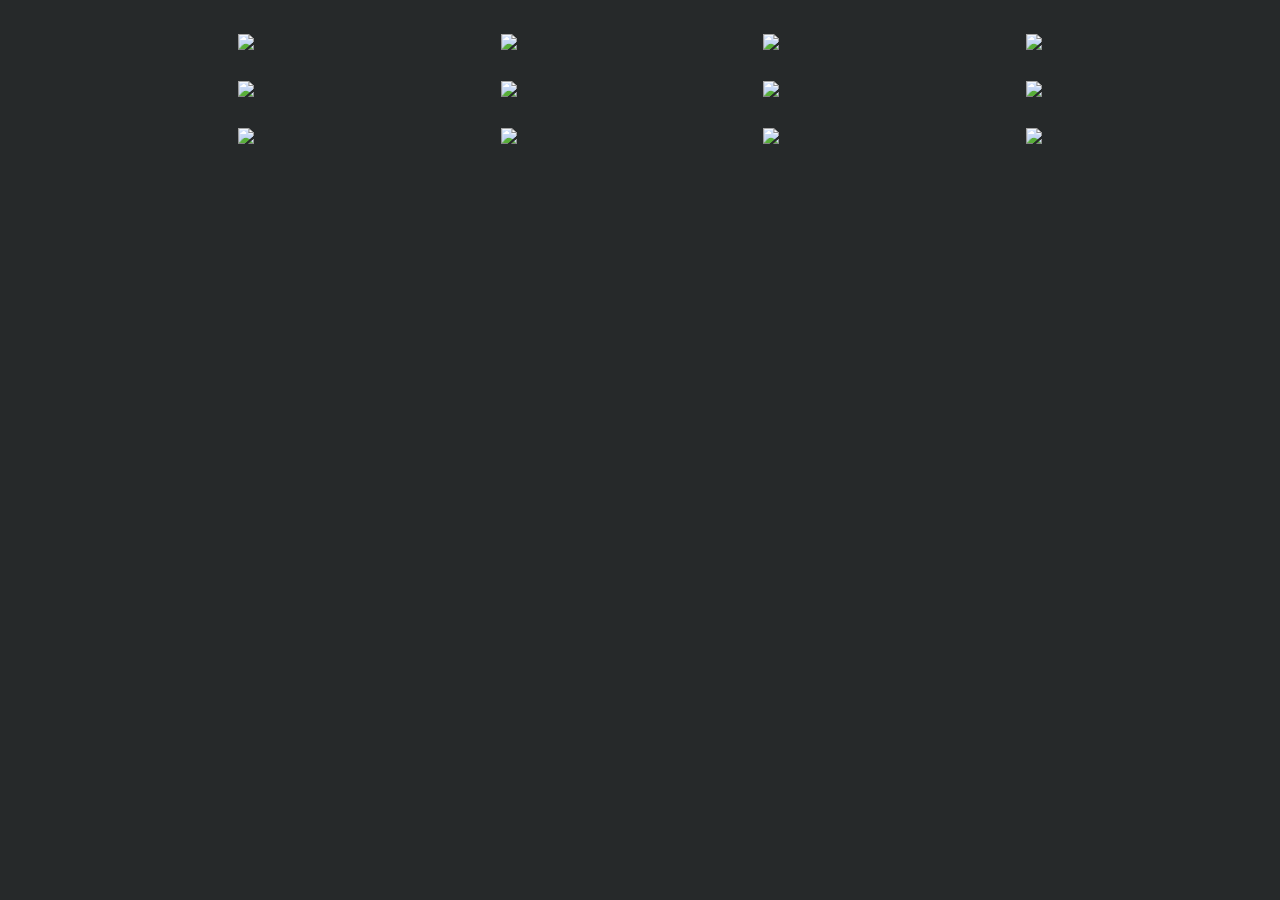
==== games.html @ a8cdf090 "/" ====
<!DOCTYPE html>
<html><head>
	<meta charset="UTF-8">
	<link rel="stylesheet" href="css/style_main.css">
</head>
	
<body background="backgrounds/shattered-island.gif" >

<table align="center" cellspacing="25" width="85%">

<tr>
	<th><a href="https://store.steampowered.com/" target="_blank"><img class=site_img src="sites_logo/steam.svg"></img></a></th>
	<th><a href="https://www.gog.com/#giveaway" target="_blank"><img class=site_img src="sites_logo/gog.svg"></img></a></th>
	<th><a href="https://steamdb.info/" target="_blank"><img class=site_img src="sites_logo/steamdb.svg"></img></a></th>
	<th><a href="https://www.steamgriddb.com/" target="_blank"><img class=site_img src="sites_logo/steamgdb.svg"></img></a></th>
</tr>

 <tr>
	<th><a href="https://m.byxatab.com/" target="_blank"><img class=site_img src="sites_logo/xatab.svg"></img></a></th>
	<th><a href="https://online-fix.me/" target="_blank"><img class=site_img src="sites_logo/ofme.gif"></img></a></th>
	<th><a href="https://fitgirl-repacks.site/" target="_blank"><img class=site_img src="sites_logo/fitgirl.svg"></img></a></th>
	<th><a href="https://igg-games.com/" target="_blank"><img class=site_img src="sites_logo/igg.svg"></img></a></th>

 </tr>

 <tr>
	<th><a href="https://tuttop.com/" target="_blank"><img class=site_img src="sites_logo/tut.png"></img></a></th>
	<th><a href="https://ogotop.com/" target="_blank" ><img class=site_img src="sites_logo/ogo.png"></img></a></th>
	<th><a href="https://vsetop.org/" target="_blank"><img class=site_img src="sites_logo/tut.png"></img></a></th>
	<th><a href="https://pcgamestorrents.com/" target="_blank"><img class=site_img src="sites_logo/pcgt.svg"></img></a></th>
 </tr>

</table>
</body>
</html>
---- css/style_main.css ----
body{

    background-color: #26292a;
    background-image: url(../backgrounds/shattered-island.gif);

}

.form-search{

}
.form-search input{
    width: 25%;
    border: 0;
    margin: 16px 8px 8px 8px;
    background: transparent;
    color: #fff;
    border-bottom: 1px #fff;
    outline: none;

}

.form-search input:nth-child(2){
max-width: 64px;
background-color: #26292a;
cursor: pointer;
}

a{
    color: azure;
}

a:hover{text-decoration: underline;}
a:active{color: gray;}
a:visited{color:rosybrown}

.table {

}

.site_img{
    max-width: 256px;
    max-height: 64px;
    
}

hr{
    padding: 0 0 0 0;
    border 1px;
    margin: 8px 0px 0px 0px;

}
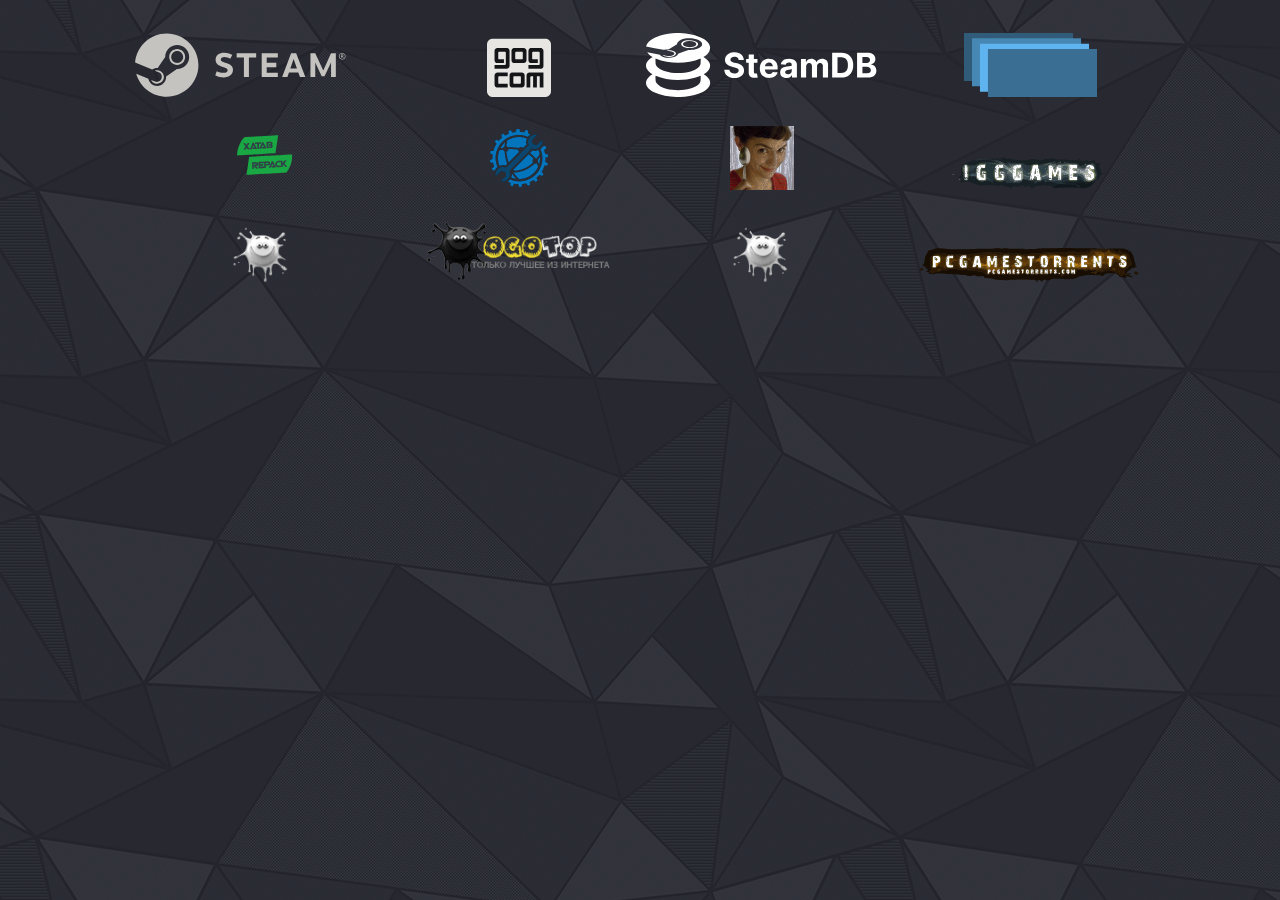
==== commit 4c611d78: "/" ====
--- a/games.html
+++ b/games.html
@@ -6,28 +6,28 @@
 	
 <body background="backgrounds/shattered-island.gif" >
 
-<table align="center" cellspacing="25" width="85%">
+<table align="center" cellspacing="25" width="85%" cellpadding="0">
 
 <tr>
-	<th><a href="https://store.steampowered.com/" target="_blank"><img class=site_img src="sites_logo/steam.svg"></img></a></th>
-	<th><a href="https://www.gog.com/#giveaway" target="_blank"><img class=site_img src="sites_logo/gog.svg"></img></a></th>
-	<th><a href="https://steamdb.info/" target="_blank"><img class=site_img src="sites_logo/steamdb.svg"></img></a></th>
-	<th><a href="https://www.steamgriddb.com/" target="_blank"><img class=site_img src="sites_logo/steamgdb.svg"></img></a></th>
+	<th><a href="https://store.steampowered.com/" target="_blank"><img class=site_img src="sites_logo/steam.svg" alt="Steam"></img></a></th>
+	<th><a href="https://www.gog.com/#giveaway" target="_blank"><img class=site_img src="sites_logo/gog.svg" alt="GOG"></img></a></th>
+	<th><a href="https://steamdb.info/" target="_blank"><img class=site_img src="sites_logo/steamdb.svg" alt="Steamdb"></img></a></th>
+	<th><a href="https://www.steamgriddb.com/" target="_blank"><img class=site_img src="sites_logo/steamgdb.svg" alt="Steamgriddb"></img></a></th>
 </tr>
 
  <tr>
-	<th><a href="https://m.byxatab.com/" target="_blank"><img class=site_img src="sites_logo/xatab.svg"></img></a></th>
-	<th><a href="https://online-fix.me/" target="_blank"><img class=site_img src="sites_logo/ofme.gif"></img></a></th>
-	<th><a href="https://fitgirl-repacks.site/" target="_blank"><img class=site_img src="sites_logo/fitgirl.svg"></img></a></th>
-	<th><a href="https://igg-games.com/" target="_blank"><img class=site_img src="sites_logo/igg.svg"></img></a></th>
+	<th><a href="https://m.byxatab.com/" target="_blank"><img class=site_img src="sites_logo/xatab.svg" alt="Xatab"></img></a></th>
+	<th><a href="https://online-fix.me/" target="_blank"><img class=site_img src="sites_logo/ofme.gif" alt=""online-fix></img></a></th>
+	<th><a href="https://fitgirl-repacks.site/" target="_blank"><img class=site_img src="sites_logo/fitgirl.svg" alt="FitGirl"></img></a></th>
+	<th><a href="https://igg-games.com/" target="_blank"><img class=site_img src="sites_logo/igg.svg" alt="IGG"></img></a></th>
 
  </tr>
 
  <tr>
-	<th><a href="https://tuttop.com/" target="_blank"><img class=site_img src="sites_logo/tut.png"></img></a></th>
-	<th><a href="https://ogotop.com/" target="_blank" ><img class=site_img src="sites_logo/ogo.png"></img></a></th>
-	<th><a href="https://vsetop.org/" target="_blank"><img class=site_img src="sites_logo/tut.png"></img></a></th>
-	<th><a href="https://pcgamestorrents.com/" target="_blank"><img class=site_img src="sites_logo/pcgt.svg"></img></a></th>
+	<th><a href="https://tuttop.com/" target="_blank"><img class=site_img src="sites_logo/tut.png" alt="tuttop"></img></a></th>
+	<th><a href="https://ogotop.com/" target="_blank" ><img class=site_img src="sites_logo/ogo.png" alt="ogotop"></img></a></th>
+	<th><a href="https://vsetop.org/" target="_blank"><img class=site_img src="sites_logo/tut.png" alt="vsetop"></img></a></th>
+	<th><a href="https://pcgamestorrents.com/" target="_blank"><img class=site_img src="sites_logo/pcgt.svg" alt="PCGT"></img></a></th>
  </tr>
 
 </table>
--- a/css/style_main.css
+++ b/css/style_main.css
@@ -1,8 +1,6 @@
 body{
-
     background-color: #26292a;
     background-image: url(../backgrounds/shattered-island.gif);
-
 }
 
 .form-search{
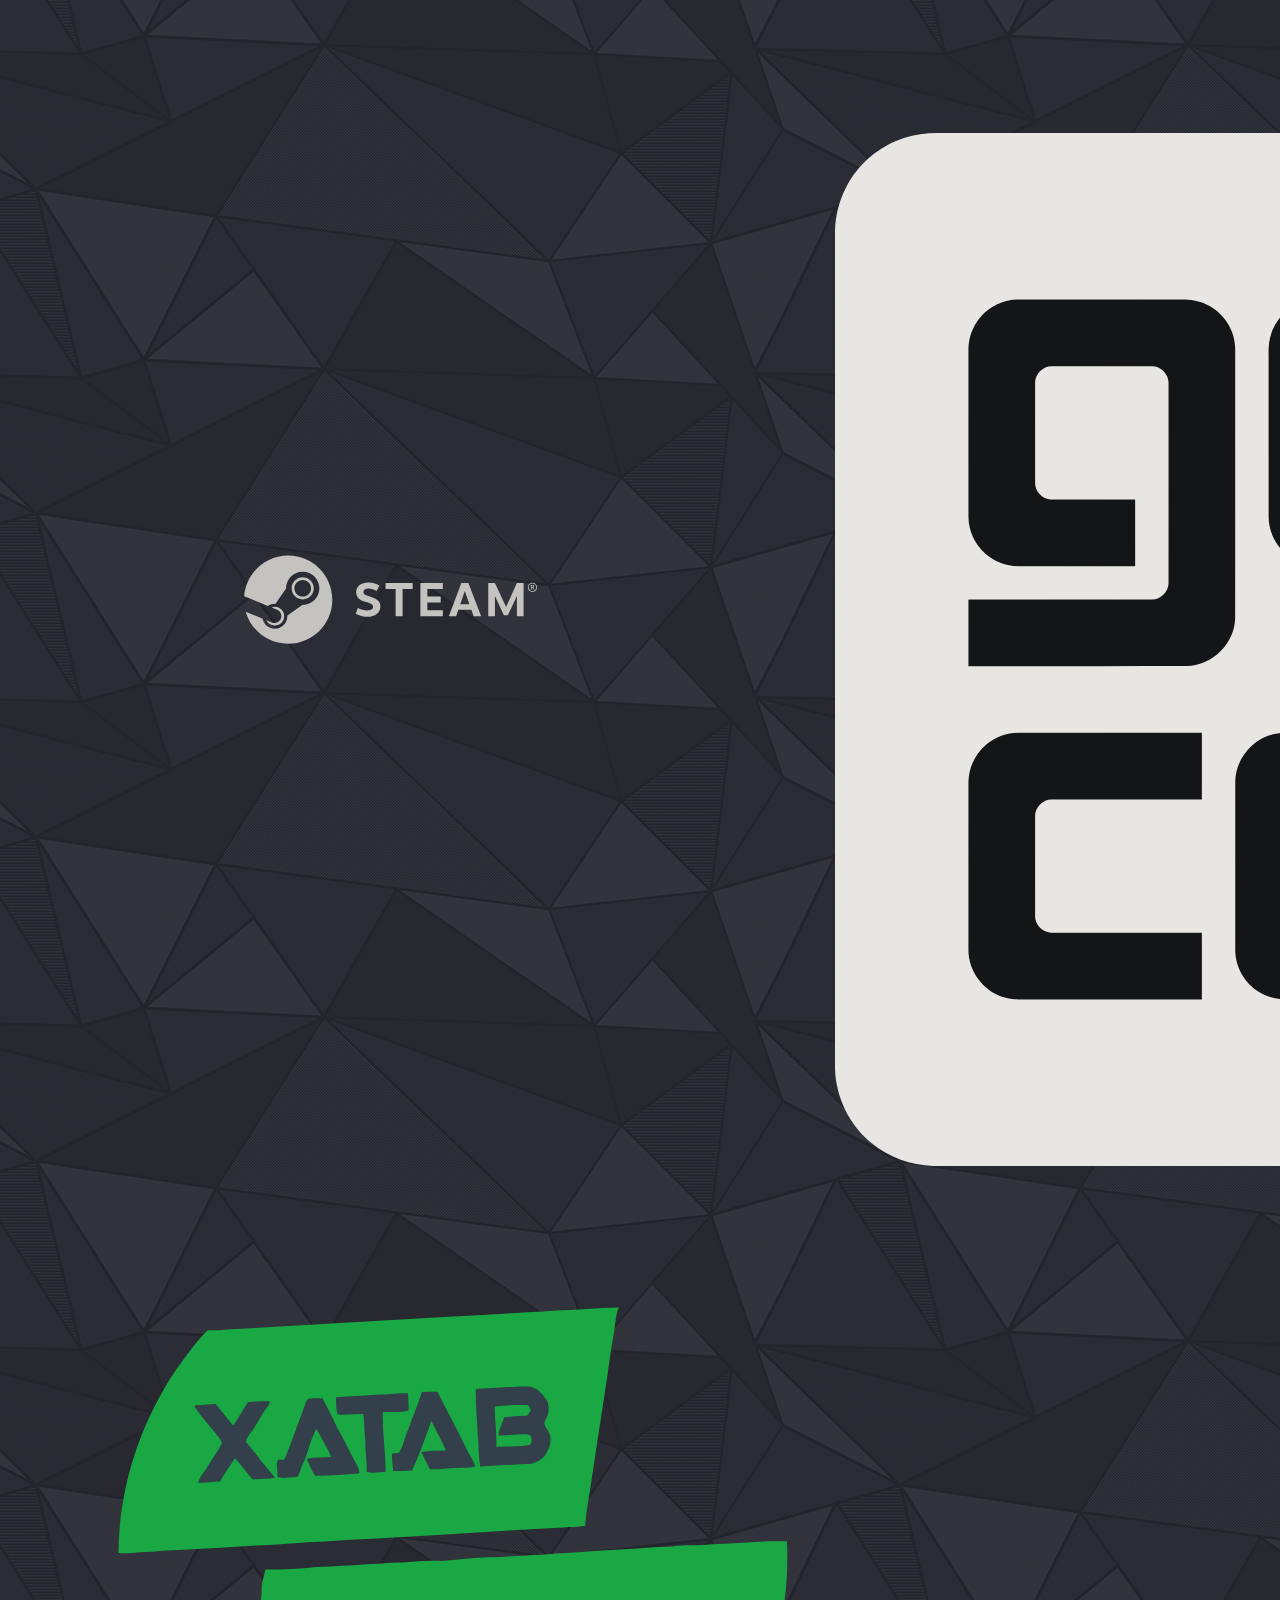
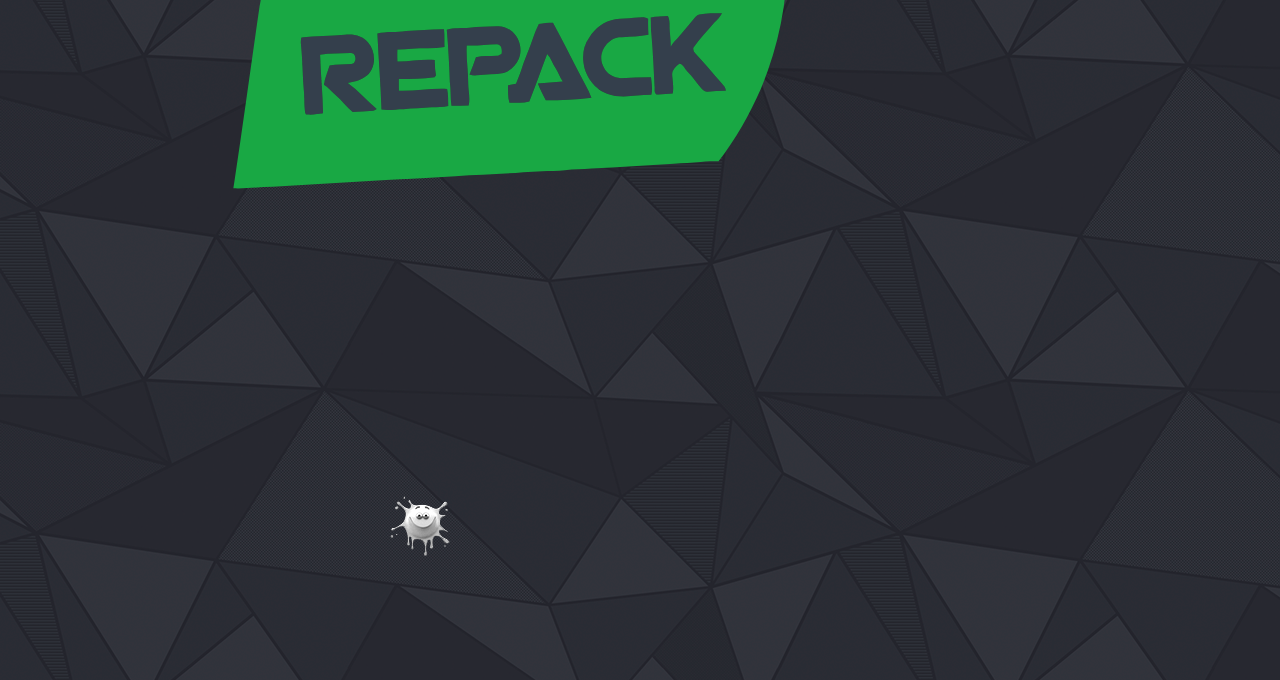
==== commit 738cd70c: "/" ====
--- a/games.html
+++ b/games.html
@@ -1,7 +1,7 @@
 <!DOCTYPE html>
 <html><head>
 	<meta charset="UTF-8">
-	<link rel="stylesheet" href="css/style_main.css">
+	<link rel="stylesheet" href="css/style.css">
 </head>
 	
 <body background="backgrounds/shattered-island.gif" >
@@ -9,25 +9,25 @@
 <table align="center" cellspacing="25" width="85%" cellpadding="0">
 
 <tr>
-	<th><a href="https://store.steampowered.com/" target="_blank"><img class=site_img src="sites_logo/steam.svg" alt="Steam"></img></a></th>
-	<th><a href="https://www.gog.com/#giveaway" target="_blank"><img class=site_img src="sites_logo/gog.svg" alt="GOG"></img></a></th>
-	<th><a href="https://steamdb.info/" target="_blank"><img class=site_img src="sites_logo/steamdb.svg" alt="Steamdb"></img></a></th>
-	<th><a href="https://www.steamgriddb.com/" target="_blank"><img class=site_img src="sites_logo/steamgdb.svg" alt="Steamgriddb"></img></a></th>
+	<th><a href="https://store.steampowered.com/" target="_blank"><img src="sites_logo/steam.svg" alt="Steam"></img></a></th>
+	<th><a href="https://www.gog.com/#giveaway" target="_blank"><img src="sites_logo/gog.svg" alt="GOG"></img></a></th>
+	<th><a href="https://steamdb.info/" target="_blank"><img src="sites_logo/steamdb.svg" alt="Steamdb"></img></a></th>
+	<th><a href="https://www.steamgriddb.com/" target="_blank"><img src="sites_logo/steamgdb.svg" alt="Steamgriddb"></img></a></th>
 </tr>
 
  <tr>
-	<th><a href="https://m.byxatab.com/" target="_blank"><img class=site_img src="sites_logo/xatab.svg" alt="Xatab"></img></a></th>
-	<th><a href="https://online-fix.me/" target="_blank"><img class=site_img src="sites_logo/ofme.gif" alt=""online-fix></img></a></th>
-	<th><a href="https://fitgirl-repacks.site/" target="_blank"><img class=site_img src="sites_logo/fitgirl.svg" alt="FitGirl"></img></a></th>
-	<th><a href="https://igg-games.com/" target="_blank"><img class=site_img src="sites_logo/igg.svg" alt="IGG"></img></a></th>
+	<th><a href="https://m.byxatab.com/" target="_blank"><img src="sites_logo/xatab.svg" alt="Xatab"></img></a></th>
+	<th><a href="https://online-fix.me/" target="_blank"><img src="sites_logo/ofme.gif" alt=""online-fix></img></a></th>
+	<th><a href="https://fitgirl-repacks.site/" target="_blank"><img src="sites_logo/fitgirl.svg" alt="FitGirl"></img></a></th>
+	<th><a href="https://igg-games.com/" target="_blank"><img src="sites_logo/igg.svg" alt="IGG"></img></a></th>
 
  </tr>
 
  <tr>
-	<th><a href="https://tuttop.com/" target="_blank"><img class=site_img src="sites_logo/tut.png" alt="tuttop"></img></a></th>
-	<th><a href="https://ogotop.com/" target="_blank" ><img class=site_img src="sites_logo/ogo.png" alt="ogotop"></img></a></th>
-	<th><a href="https://vsetop.org/" target="_blank"><img class=site_img src="sites_logo/tut.png" alt="vsetop"></img></a></th>
-	<th><a href="https://pcgamestorrents.com/" target="_blank"><img class=site_img src="sites_logo/pcgt.svg" alt="PCGT"></img></a></th>
+	<th><a href="https://tuttop.com/" target="_blank"><img src="sites_logo/tut.png" alt="tuttop"></img></a></th>
+	<th><a href="https://ogotop.com/" target="_blank" ><img src="sites_logo/ogo.png" alt="ogotop"></img></a></th>
+	<th><a href="https://vsetop.org/" target="_blank"><img src="sites_logo/tut.png" alt="vsetop"></img></a></th>
+	<th><a href="https://pcgamestorrents.com/" target="_blank"><img src="sites_logo/pcgt.svg" alt="PCGT"></img></a></th>
  </tr>
 
 </table>
--- a/css/style.css
+++ b/css/style.css
@@ -0,0 +1,18 @@
+body{
+    background-color: #26292a;
+    background-image: url(../backgrounds/shattered-island.gif);
+}
+
+
+.site_tab table{
+    width: 85%;
+    border-spacing: 24px;
+    margin-left: auto;
+    margin-right: auto;
+}
+
+
+.site_tab img{
+    max-width: 256px;
+    max-height: 64px;
+}
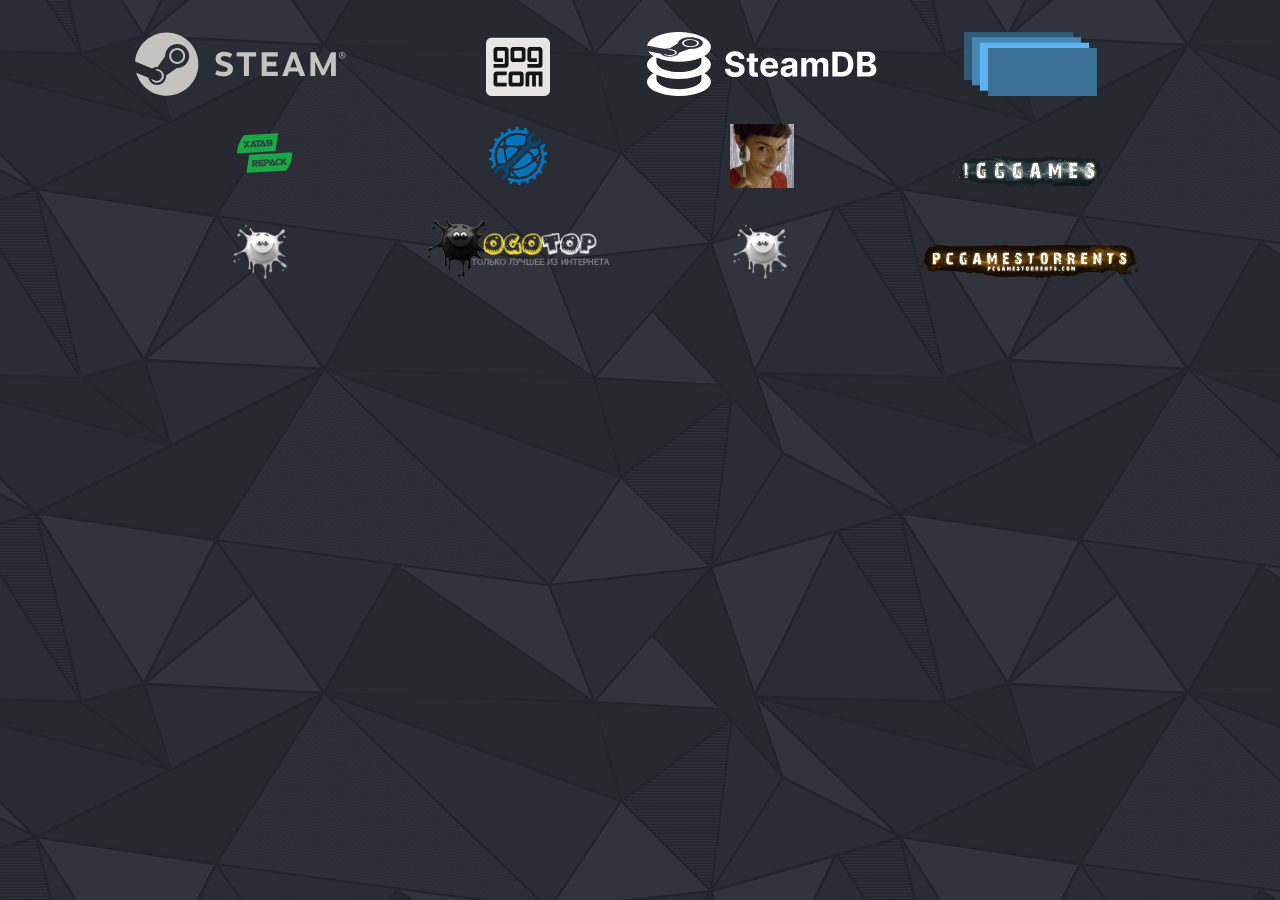
==== commit fbac3693: "/" ====
--- a/games.html
+++ b/games.html
@@ -5,9 +5,8 @@
 </head>
 	
 <body background="backgrounds/shattered-island.gif" >
-
+<div class="site_tab">
 <table align="center" cellspacing="25" width="85%" cellpadding="0">
-
 <tr>
 	<th><a href="https://store.steampowered.com/" target="_blank"><img src="sites_logo/steam.svg" alt="Steam"></img></a></th>
 	<th><a href="https://www.gog.com/#giveaway" target="_blank"><img src="sites_logo/gog.svg" alt="GOG"></img></a></th>
@@ -29,7 +28,7 @@
 	<th><a href="https://vsetop.org/" target="_blank"><img src="sites_logo/tut.png" alt="vsetop"></img></a></th>
 	<th><a href="https://pcgamestorrents.com/" target="_blank"><img src="sites_logo/pcgt.svg" alt="PCGT"></img></a></th>
  </tr>
-
 </table>
+</div>
 </body>
 </html>